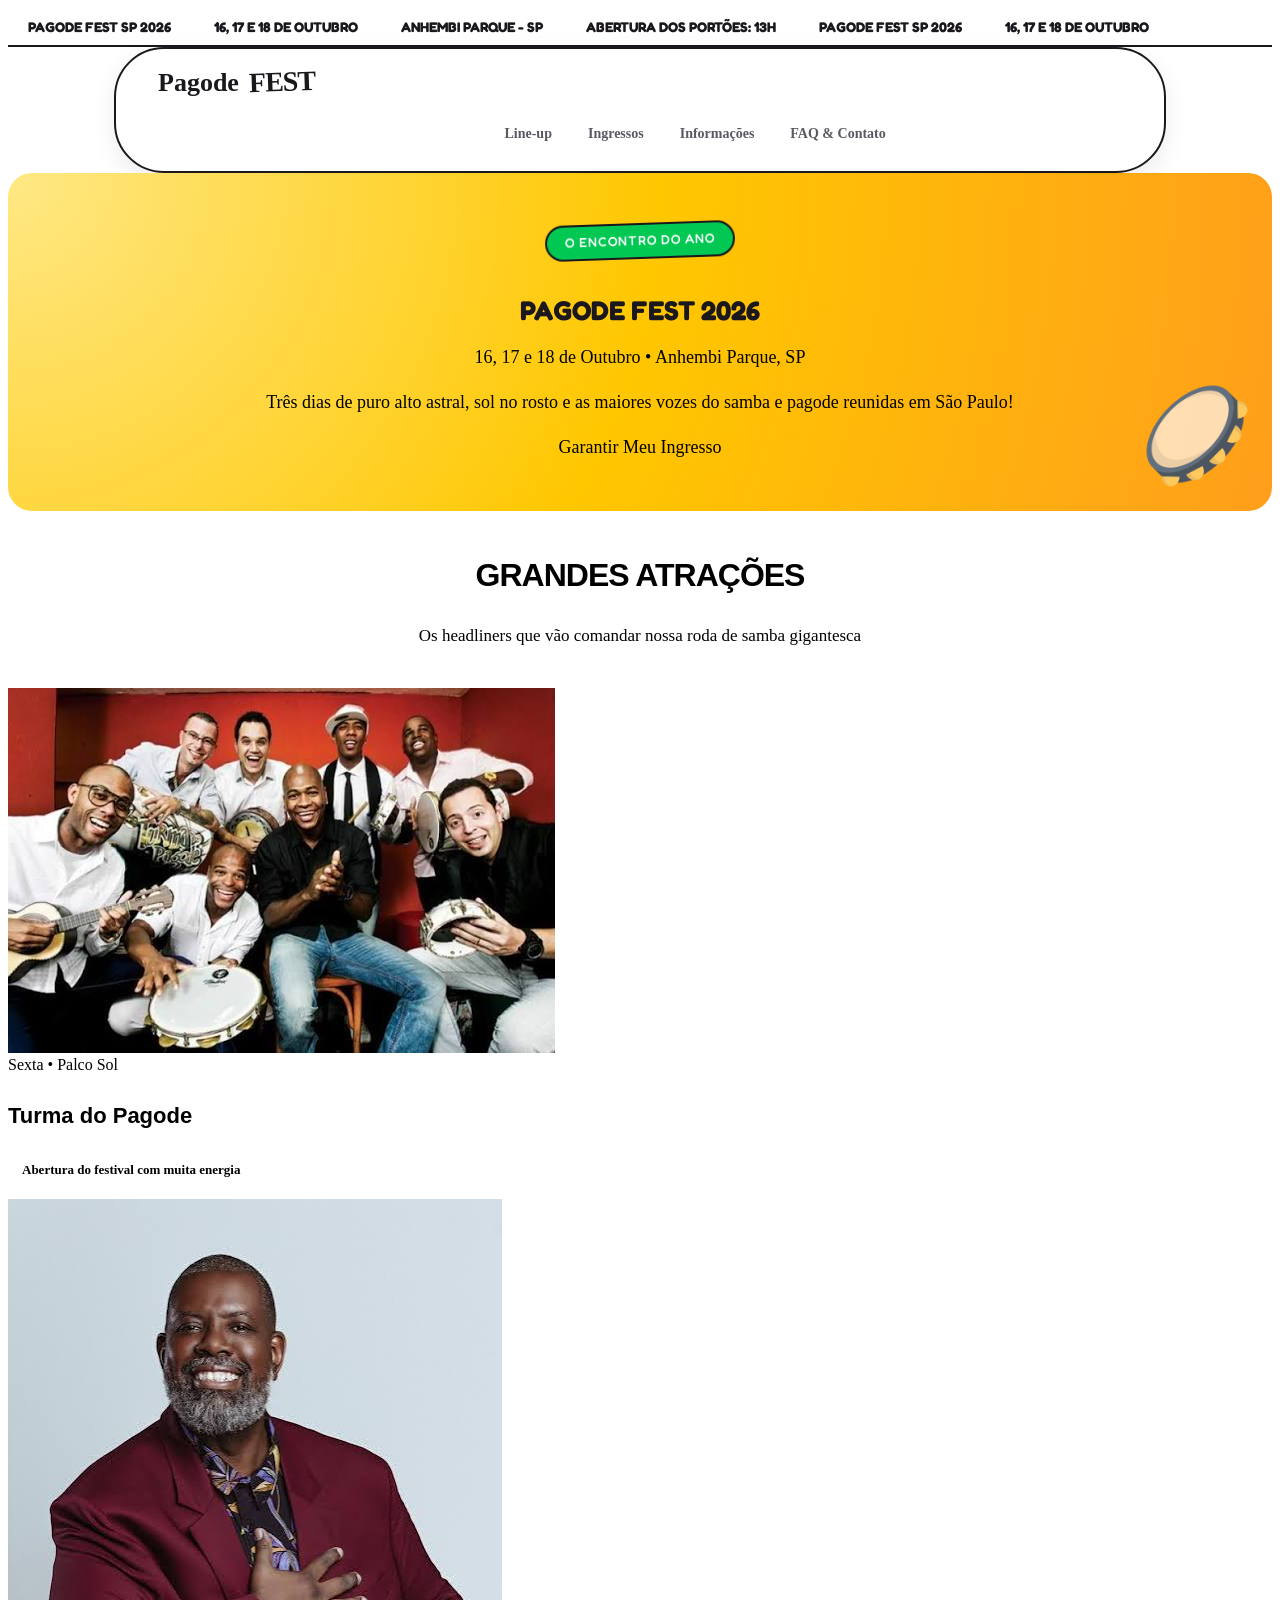
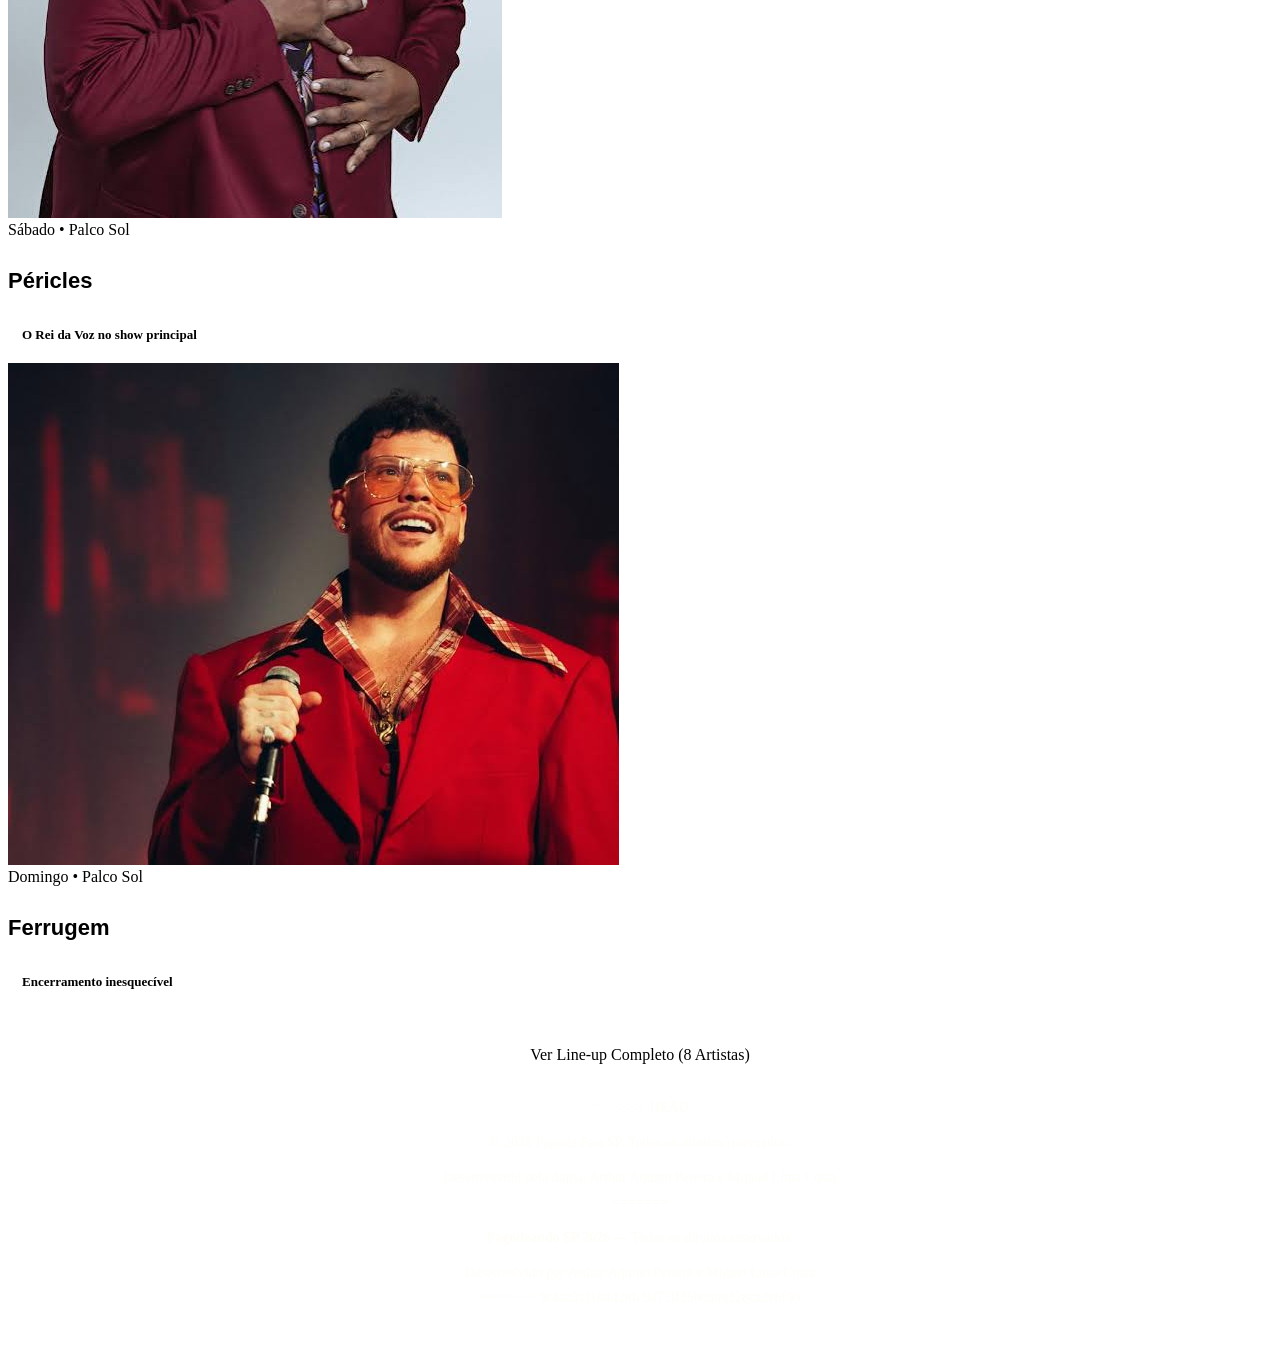
==== index.html @ 2dcc630e "1 commit" ====
<!DOCTYPE html>
<html lang="pt-BR">
<head>
    <meta charset="UTF-8">
    <meta name="viewport" content="width=device-width, initial-scale=1.0">
    <title>Pagode Fest SP 2026 - O Maior Festival de Pagode</title>
    <link rel="preconnect" href="https://fonts.googleapis.com">
    <link rel="preconnect" href="https://fonts.gstatic.com" crossorigin>
    <link href="https://fonts.googleapis.com/css2?family=Fredoka:wght@500;600;700&family=Plus+Jakarta+Sans:wght@500;600;700&display=swap" rel="stylesheet">
    <link rel="stylesheet" href="style.css">
</head>
<body>

    <div class="ticker-wrap">
        <div class="ticker">
            <span class="ticker-item">PAGODE FEST SP 2026</span>
            <span class="ticker-item">16, 17 E 18 DE OUTUBRO</span>
            <span class="ticker-item">ANHEMBI PARQUE - SP</span>
            <span class="ticker-item">ABERTURA DOS PORTÕES: 13H</span>
            <span class="ticker-item">PAGODE FEST SP 2026</span>
            <span class="ticker-item">16, 17 E 18 DE OUTUBRO</span>
        </div>
    </div>

    <header>
        <nav>
            <a href="index.html" class="logo">Pagode<span>Fest</span></a>
            <ul>
                <li><a href="index.html" class="ativa">Início</a></li>
                <li><a href="lineup.html">Line-up</a></li>
                <li><a href="ingressos.html">Ingressos</a></li>
                <li><a href="informacoes.html">Informações</a></li>
                <li><a href="faq.html">FAQ & Contato</a></li>
            </ul>
        </nav>
    </header>

    <main>
        <section class="hero">
            <span class="sticker-tag">O Encontro do Ano</span>
            <h1>PAGODE FEST 2026</h1>
            <p class="hero-info">16, 17 e 18 de Outubro • Anhembi Parque, SP</p>
            <p class="call-to-action">Três dias de puro alto astral, sol no rosto e as maiores vozes do samba e pagode reunidas em São Paulo!</p>
            <a href="ingressos.html" class="btn-primary">Garantir Meu Ingresso</a>
        </section>

        <section>
            <h2>Grandes Atrações</h2>
            <p class="subtitle">Os headliners que vão comandar nossa roda de samba gigantesca</p>

            <div class="cards-grid">
                <div class="card">
                    <img src="img/turma-do-pagode.jpg" alt="Turma do Pagode">
                    <div class="card-content">
                        <span class="badge-sticker">Sexta • Palco Sol</span>
                        <h3>Turma do Pagode</h3>
                        <p>Abertura do festival com muita energia</p>
                    </div>
                </div>

                <div class="card">
                    <img src="img/pericles.jpg" alt="Péricles">
                    <div class="card-content">
                        <span class="badge-sticker">Sábado • Palco Sol</span>
                        <h3>Péricles</h3>
                        <p>O Rei da Voz no show principal</p>
                    </div>
                </div>

                <div class="card">
                    <img src="img/ferrugem.jpg" alt="Ferrugem">
                    <div class="card-content">
                        <span class="badge-sticker">Domingo • Palco Sol</span>
                        <h3>Ferrugem</h3>
                        <p>Encerramento inesquecível</p>
                    </div>
                </div>
            </div>

            <div style="text-align: center; margin-top: 45px;">
                <a href="lineup.html" class="btn-secondary">Ver Line-up Completo (8 Artistas)</a>
            </div>
        </section>
    </main>

    <footer>
<<<<<<< HEAD
        <p>&copy; 2026 Pagode Fest SP. Todos os direitos reservados.</p>
        <p>Desenvolvido pela dupla: Arthur Aquino Pereira e Miguel Lima Costa</p>
=======
        <p><strong>Pagodeando SP 2026</strong> — Todos os direitos reservados.</p>
        <p>Desenvolvido por Arthur Aquino Pereira e Miguel Lima Costa</p>
>>>>>>> 9c4aa51f104d26fc9475ff35bc3b9228ca2e6f00
    </footer>

</body>
</html>
---- style.css ----
:root {
<<<<<<< HEAD
    --amarelo-solar: #FFC700;
    --laranja-sunset: #FF5E36;
    --laranja-hover: #E04822;
    --verde-tropical: #00C853;
    --fundo-creme: #FFFDF7;
    --card-fundo: #FFFFFF;
    --texto-grafite: #1A181C;
    --texto-suave: #5C5862;
    --borda-fina: rgba(26, 24, 28, 0.12);
    --sombra-bloco: 0 12px 30px rgba(255, 94, 54, 0.15);
    --sombra-hover: 0 18px 40px rgba(255, 94, 54, 0.28);
}

=======
    bg-main: #fbf8f3;
    bg-card: #ffffff;
    text-dark: #18171c;
    text-muted: #605d68;
    
    /* Cores Pagode & Verão */
    sun-yellow: #ffc700;
    samba-coral: #ff523b;
    samba-orange: #ff7a00;
    samba-green: #00c885;
    samba-red: #f43f5e;
    
    border-dark: #18171c;
    shadow-flat: 6px 6px 0px var(--border-dark);
}

/* Base Reset */
>>>>>>> 9c4aa51f104d26fc9475ff35bc3b9228ca2e6f00
* {
    margin: 0;
    padding: 0;
    box-sizing: border-box;
}

body {
<<<<<<< HEAD
    font-family: 'Plus Jakarta Sans', sans-serif;
    background-color: var(--fundo-creme);
    color: var(--texto-grafite);
    line-height: 1.6;
=======
    font-family: 'Inter', sans-serif;
    background-color: var(--bg-main);
    color: var(--text-dark);
    line-height: 1.5;
>>>>>>> 9c4aa51f104d26fc9475ff35bc3b9228ca2e6f00
    display: flex;
    flex-direction: column;
    min-height: 100vh;
    overflow-x: hidden;
}

a {
    text-decoration: none;
    color: inherit;
}

ul {
    list-style: none;
}

img {
    max-width: 100%;
    display: block;
<<<<<<< HEAD
    border-radius: 16px;
}

.ticker-wrap {
    width: 100%;
    background-color: var(--amarelo-solar);
    color: var(--texto-grafite);
    font-family: 'Fredoka', cursive;
    font-size: 14px;
    font-weight: 700;
    padding: 8px 0;
    overflow: hidden;
    white-space: nowrap;
    border-bottom: 2px solid var(--texto-grafite);
}

.ticker {
    display: inline-block;
    animation: marquee 25s linear infinite;
}

.ticker-item {
    display: inline-block;
    padding: 0 20px;
}

@keyframes marquee {
    0% { transform: translate3d(0, 0, 0); }
    100% { transform: translate3d(-50%, 0, 0); }
}

header {
=======
    border-radius: 12px;
}

/* Header Navbar */
header {
    background-color: #ffffff;
    border-bottom: 3px solid var(--border-dark);
>>>>>>> 9c4aa51f104d26fc9475ff35bc3b9228ca2e6f00
    position: sticky;
    top: 15px;
    z-index: 1000;
    padding: 0 20px;
}

nav {
    max-width: 1000px;
    margin: 0 auto;
<<<<<<< HEAD
    background: rgba(255, 253, 247, 0.92);
    backdrop-filter: blur(12px);
    border: 2px solid var(--texto-grafite);
    padding: 10px 24px;
    border-radius: 50px;
=======
    padding: 16px 20px;
>>>>>>> 9c4aa51f104d26fc9475ff35bc3b9228ca2e6f00
    display: flex;
    justify-content: space-between;
    align-items: center;
    box-shadow: 0 8px 24px rgba(0, 0, 0, 0.08);
}

.logo {
<<<<<<< HEAD
    font-family: 'Fredoka', cursive;
    font-size: 26px;
    font-weight: 700;
    color: var(--texto-grafite);
}

.logo span {
    color: var(--laranja-sunset);
    background-color: var(--amarelo-solar);
    padding: 2px 8px;
    border-radius: 12px;
    margin-left: 2px;
=======
    font-family: 'Poppins', sans-serif;
    font-size: 28px;
    font-weight: 900;
    color: var(--text-dark);
    text-transform: uppercase;
    letter-spacing: -1px;
}

.logo span {
    color: var(--samba-coral);
    background: var(--sun-yellow);
    padding: 2px 8px;
    border-radius: 6px;
    border: 2px solid var(--border-dark);
    display: inline-block;
    transform: rotate(-2deg);
>>>>>>> 9c4aa51f104d26fc9475ff35bc3b9228ca2e6f00
}

header ul {
    display: flex;
<<<<<<< HEAD
    gap: 8px;
    flex-wrap: wrap;
    justify-content: center;
}

header a {
    color: var(--texto-suave);
    font-size: 14px;
    font-weight: 700;
    padding: 8px 18px;
    border-radius: 30px;
    transition: all 0.25s ease;
}

header a:hover {
    color: var(--texto-grafite);
    background-color: var(--amarelo-solar);
}

header .ativa {
    color: #FFFFFF;
    background-color: var(--laranja-sunset);
    box-shadow: 0 4px 12px rgba(255, 94, 54, 0.3);
}

=======
    gap: 12px;
}

header a {
    color: var(--text-dark);
    font-size: 15px;
    font-weight: 700;
    padding: 8px 18px;
    border-radius: 50px;
    border: 2px solid transparent;
    transition: all 0.2s ease;
}

header a:hover {
    background-color: var(--sun-yellow);
    border-color: var(--border-dark);
}

header .ativa {
    color: #ffffff;
    background-color: var(--samba-coral);
    border: 2px solid var(--border-dark);
    box-shadow: 3px 3px 0px var(--border-dark);
}

/* Estrutura Principal */
>>>>>>> 9c4aa51f104d26fc9475ff35bc3b9228ca2e6f00
main {
    flex: 1;
    width: 90%;
    max-width: 1050px;
    margin: 40px auto;
}

h1, h2, h3 {
    font-family: 'Fredoka', cursive;
}

h1 {
<<<<<<< HEAD
    font-size: 52px;
    color: var(--texto-grafite);
    line-height: 1.1;
    margin-bottom: 15px;
}

h2 {
    font-size: 36px;
    text-align: center;
    color: var(--texto-grafite);
    margin-bottom: 8px;
=======
    font-family: 'Poppins', sans-serif;
    font-size: 46px;
    font-weight: 900;
    text-align: center;
    color: var(--text-dark);
    margin-bottom: 8px;
    letter-spacing: -1.5px;
    text-transform: uppercase;
}

h2 {
    font-family: 'Poppins', sans-serif;
    font-size: 32px;
    font-weight: 800;
    color: var(--text-dark);
    text-align: center;
    margin-bottom: 24px;
    letter-spacing: -1px;
>>>>>>> 9c4aa51f104d26fc9475ff35bc3b9228ca2e6f00
}

.subtitle {
    text-align: center;
<<<<<<< HEAD
    color: var(--texto-suave);
    font-size: 17px;
    margin-bottom: 40px;
}

.hero {
    background: radial-gradient(circle at top left, #FFE885 0%, #FFC700 50%, #FF9E1B 100%);
    padding: 65px 30px;
    border-radius: 32px;
    text-align: center;
    border: 3px solid var(--texto-grafite);
    box-shadow: 0 16px 0 var(--texto-grafite), var(--sombra-bloco);
=======
    color: var(--text-muted);
    font-size: 18px;
    font-weight: 500;
    margin-bottom: 40px;
}

/* Hero Section (Banner do Evento) */
.hero {
    background-color: var(--sun-yellow);
    padding: 50px 30px;
    border-radius: 24px;
    text-align: center;
    border: 3px solid var(--border-dark);
    box-shadow: var(--shadow-flat);
>>>>>>> 9c4aa51f104d26fc9475ff35bc3b9228ca2e6f00
    margin-bottom: 60px;
    position: relative;
    overflow: hidden;
}

<<<<<<< HEAD
.hero::before {
    content: '';
    position: absolute;
    top: 20px;
    left: 20px;
    width: 110px;
    height: 110px;
    background: url('img/cavaquinho.png') no-repeat center/contain;
    opacity: 0.95;
    animation: tocar-cavaquinho 0.6s ease-in-out infinite alternate;
}

.hero::after {
    content: '';
    position: absolute;
    bottom: 20px;
    right: 20px;
    width: 110px;
    height: 110px;
    background: url('img/pandeiro.png') no-repeat center/contain;
    opacity: 0.95;
    animation: tocar-pandeiro 0.5s ease-in-out infinite alternate;
}

@keyframes tocar-cavaquinho {
    0% { transform: rotate(-15deg) scale(1) translateY(0); }
    50% { transform: rotate(-25deg) scale(1.1) translateY(-4px); }
    100% { transform: rotate(-8deg) scale(0.98) translateY(2px); }
}

@keyframes tocar-pandeiro {
    0% { transform: rotate(15deg) scale(1) translateX(0); }
    33% { transform: rotate(28deg) scale(1.15) translateX(4px) translateY(-2px); }
    66% { transform: rotate(5deg) scale(0.95) translateX(-3px) translateY(3px); }
    100% { transform: rotate(20deg) scale(1.08) translateX(2px); }
}

.sticker-tag {
    background-color: var(--verde-tropical);
    color: #FFFFFF;
    font-family: 'Fredoka', cursive;
    font-size: 13px;
    letter-spacing: 1px;
    padding: 6px 18px;
    border-radius: 20px;
    text-transform: uppercase;
    display: inline-block;
    margin-bottom: 15px;
    border: 2px solid var(--texto-grafite);
    transform: rotate(-2deg);
=======
.hero .tagline {
    color: var(--text-dark);
    background-color: #ffffff;
    font-weight: 900;
    letter-spacing: 2px;
    font-size: 12px;
    display: inline-block;
    padding: 6px 16px;
    border: 2px solid var(--border-dark);
    border-radius: 50px;
    margin-bottom: 20px;
    text-transform: uppercase;
    box-shadow: 2px 2px 0px var(--border-dark);
}

.titulo-instrumentos {
    display: flex;
    align-items: center;
    justify-content: center;
    gap: 16px;
    flex-wrap: wrap;
    margin-bottom: 12px;
}

.titulo-instrumentos h1 {
    margin-bottom: 0;
    color: var(--samba-coral);
    font-size: 56px;
    text-shadow: 3px 3px 0px var(--border-dark);
    -webkit-text-stroke: 1.5px var(--border-dark);
}

.instrumentos-decoracao {
    display: flex;
    align-items: center;
    gap: 12px;
}

.img-cavaquinho, .img-pandeiro {
    height: auto;
    object-fit: contain;
    filter: drop-shadow(4px 4px 0px var(--border-dark));
    transition: transform 0.2s ease;
}

.img-cavaquinho { width: 100px; }
.img-pandeiro { width: 60px; }

.img-cavaquinho:hover, .img-pandeiro:hover {
    transform: scale(1.1) rotate(-5deg);
>>>>>>> 9c4aa51f104d26fc9475ff35bc3b9228ca2e6f00
}

.hero-info {
    font-size: 22px;
<<<<<<< HEAD
    font-weight: 700;
    color: var(--texto-grafite);
    margin: 15px 0;
}

.call-to-action {
    color: var(--texto-grafite);
    max-width: 620px;
    margin: 0 auto 30px;
    font-size: 17px;
    font-weight: 500;
}

.btn-primary {
    display: inline-block;
    background-color: var(--laranja-sunset);
    color: #FFFFFF;
    font-family: 'Fredoka', cursive;
    font-size: 18px;
    padding: 14px 36px;
    border-radius: 40px;
    border: 2px solid var(--texto-grafite);
    box-shadow: 0 6px 0 var(--texto-grafite);
    transition: all 0.2s ease;
=======
    font-weight: 800;
    color: var(--text-dark);
    margin: 20px 0 10px;
    text-transform: uppercase;
}

.call-to-action {
    color: var(--text-dark);
    font-weight: 600;
    max-width: 600px;
    margin: 0 auto 30px;
    font-size: 17px;
}

/* Botões Estilo Ticket */
.btn-primary {
    display: inline-block;
    background-color: var(--samba-coral);
    color: #ffffff;
    font-family: 'Poppins', sans-serif;
    font-weight: 800;
    font-size: 16px;
    text-transform: uppercase;
    padding: 16px 36px;
    border-radius: 50px;
    border: 3px solid var(--border-dark);
    box-shadow: 4px 4px 0px var(--border-dark);
    transition: all 0.15s ease;
>>>>>>> 9c4aa51f104d26fc9475ff35bc3b9228ca2e6f00
    cursor: pointer;
}

.btn-primary:hover {
<<<<<<< HEAD
    transform: translateY(-3px);
    box-shadow: 0 9px 0 var(--texto-grafite);
    background-color: var(--laranja-hover);
=======
    transform: translate(-2px, -2px);
    box-shadow: 6px 6px 0px var(--border-dark);
    background-color: var(--samba-orange);
>>>>>>> 9c4aa51f104d26fc9475ff35bc3b9228ca2e6f00
}

.btn-secondary {
    display: inline-block;
<<<<<<< HEAD
    background-color: #FFFFFF;
    color: var(--texto-grafite);
    font-family: 'Fredoka', cursive;
    font-size: 16px;
    padding: 12px 30px;
    border-radius: 40px;
    border: 2px solid var(--texto-grafite);
    box-shadow: 0 4px 0 var(--texto-grafite);
    transition: all 0.2s ease;
    cursor: pointer;
}

.btn-secondary:hover {
    background-color: var(--amarelo-solar);
    transform: translateY(-2px);
    box-shadow: 0 6px 0 var(--texto-grafite);
}

.cards-grid {
    display: grid;
    grid-template-columns: repeat(auto-fit, minmax(260px, 1fr));
    gap: 30px;
}

.card {
    background-color: var(--card-fundo);
    border-radius: 24px;
    overflow: hidden;
    border: 2px solid var(--texto-grafite);
    box-shadow: 0 8px 0 var(--texto-grafite);
    transition: all 0.3s ease;
    display: flex;
    flex-direction: column;
    position: relative;
=======
    background-color: #ffffff;
    color: var(--text-dark);
    font-family: 'Poppins', sans-serif;
    font-weight: 800;
    font-size: 15px;
    text-transform: uppercase;
    padding: 14px 30px;
    border-radius: 50px;
    border: 3px solid var(--border-dark);
    box-shadow: 4px 4px 0px var(--border-dark);
    transition: all 0.15s ease;
}

.btn-secondary:hover {
    transform: translate(-2px, -2px);
    box-shadow: 6px 6px 0px var(--border-dark);
    background-color: var(--sun-yellow);
}

/* Cards do Lineup / Artistas */
.cards-grid, .lineup-grid {
    display: grid;
    grid-template-columns: repeat(auto-fit, minmax(260px, 1fr));
    gap: 30px;
    margin-top: 30px;
}

.card {
    background-color: var(--bg-card);
    border-radius: 20px;
    overflow: hidden;
    border: 3px solid var(--border-dark);
    box-shadow: var(--shadow-flat);
    transition: transform 0.2s ease, box-shadow 0.2s ease;
    display: flex;
    flex-direction: column;
>>>>>>> 9c4aa51f104d26fc9475ff35bc3b9228ca2e6f00
}

.card:nth-child(even) { transform: rotate(1deg); }
.card:nth-child(odd) { transform: rotate(-1deg); }

.card:hover {
<<<<<<< HEAD
    transform: translateY(-8px) rotate(0deg) !important;
    box-shadow: 0 14px 0 var(--texto-grafite);
=======
    transform: translate(-3px, -3px);
    box-shadow: 9px 9px 0px var(--border-dark);
>>>>>>> 9c4aa51f104d26fc9475ff35bc3b9228ca2e6f00
}

.card img {
    width: 100%;
    height: 250px;
    object-fit: cover;
<<<<<<< HEAD
    object-position: center 15%;
=======
    border-bottom: 3px solid var(--border-dark);
>>>>>>> 9c4aa51f104d26fc9475ff35bc3b9228ca2e6f00
    border-radius: 0;
    border-bottom: 2px solid var(--texto-grafite);
}

.card-content {
    padding: 22px;
    text-align: center;
    display: flex;
    flex-direction: column;
    align-items: center;
    gap: 8px;
<<<<<<< HEAD
}

.badge-sticker {
    background-color: var(--amarelo-solar);
    color: var(--texto-grafite);
    font-family: 'Fredoka', cursive;
    font-size: 12px;
    padding: 4px 14px;
    border-radius: 12px;
    border: 1.5px solid var(--texto-grafite);
    transform: rotate(-3deg);
}

.card-content h3 {
    font-size: 24px;
    color: var(--texto-grafite);
}

.card-content p {
    color: var(--texto-suave);
    font-size: 14px;
    font-weight: 600;
}

=======
    background-color: #ffffff;
}

.badge {
    background-color: var(--sun-yellow);
    color: var(--text-dark);
    border: 2px solid var(--border-dark);
    font-size: 11px;
    font-weight: 800;
    letter-spacing: 1px;
    text-transform: uppercase;
    padding: 4px 12px;
    border-radius: 50px;
}

.card-content h3 {
    font-family: 'Poppins', sans-serif;
    font-size: 22px;
    font-weight: 800;
    color: var(--text-dark);
}

.card-content p {
    color: var(--text-muted);
    font-size: 13px;
    font-weight: 700;
    background-color: var(--bg-main);
    padding: 6px 14px;
    border-radius: 50px;
    border: 2px solid var(--border-dark);
}

.center-btn {
    text-align: center;
    margin-top: 40px;
}

/* Tabela de Ingressos (Pricing) */
>>>>>>> 9c4aa51f104d26fc9475ff35bc3b9228ca2e6f00
.pricing-grid {
    display: grid;
    grid-template-columns: repeat(auto-fit, minmax(280px, 1fr));
    gap: 30px;
}

.price-card {
<<<<<<< HEAD
    background-color: var(--card-fundo);
    padding: 40px 25px 30px;
    border-radius: 24px;
    border: 2px solid var(--texto-grafite);
    box-shadow: 0 8px 0 var(--texto-grafite);
    text-align: center;
    position: relative;
    transition: transform 0.3s ease;
    background-image: radial-gradient(circle at 0 50%, transparent 12px, #FFFFFF 13px),
                      radial-gradient(circle at 100% 50%, transparent 12px, #FFFFFF 13px);
}

.price-card.destaque {
    background-color: #FFFDF0;
    border: 3px solid var(--laranja-sunset);
    background-image: radial-gradient(circle at 0 50%, transparent 12px, #FFFDF0 13px),
                      radial-gradient(circle at 100% 50%, transparent 12px, #FFFDF0 13px);
=======
    background-color: #ffffff;
    padding: 40px 24px 30px;
    border-radius: 24px;
    border: 3px solid var(--border-dark);
    box-shadow: var(--shadow-flat);
    text-align: center;
    position: relative;
    transition: transform 0.2s ease;
}

.price-card:hover {
    transform: translateY(-4px);
}

.price-card.destaque {
    background-color: #fffdf0;
    border-color: var(--border-dark);
    box-shadow: 8px 8px 0px var(--samba-coral);
>>>>>>> 9c4aa51f104d26fc9475ff35bc3b9228ca2e6f00
}

.badge-pop {
    position: absolute;
<<<<<<< HEAD
    top: -16px;
    left: 50%;
    transform: translateX(-50%) rotate(2deg);
    background: var(--verde-tropical);
    color: #FFFFFF;
    font-family: 'Fredoka', cursive;
    font-size: 13px;
    padding: 6px 18px;
    border-radius: 20px;
    border: 2px solid var(--texto-grafite);
}

.price {
    font-family: 'Fredoka', cursive;
    font-size: 46px;
    color: var(--laranja-sunset);
    margin: 15px 0;
}

.price span {
    font-size: 15px;
    color: var(--texto-suave);
    font-family: 'Plus Jakarta Sans', sans-serif;
=======
    top: -15px;
    left: 50%;
    transform: translateX(-50%);
    background-color: var(--samba-coral);
    color: #ffffff;
    border: 2px solid var(--border-dark);
    font-size: 11px;
    font-weight: 900;
    letter-spacing: 1px;
    text-transform: uppercase;
    padding: 6px 16px;
    border-radius: 50px;
    box-shadow: 2px 2px 0px var(--border-dark);
}

.price-card h2 {
    font-size: 24px;
    margin-bottom: 10px;
}

.price {
    font-size: 44px;
    font-weight: 900;
    color: var(--samba-coral);
    margin-bottom: 20px;
}

.price span {
    font-size: 14px;
    color: var(--text-muted);
    font-weight: 600;
>>>>>>> 9c4aa51f104d26fc9475ff35bc3b9228ca2e6f00
}

.lista-beneficios {
    margin: 25px 0 30px;
    text-align: left;
    border-top: 2px dashed var(--borda-fina);
    padding-top: 20px;
}

.lista-beneficios li {
<<<<<<< HEAD
    padding: 8px 0;
    font-size: 14.5px;
}

.lista-beneficios li.incluso::before {
    content: "✓ ";
    color: var(--verde-tropical);
    font-weight: bold;
}

.lista-beneficios li.nao-incluso {
    color: #A0A5AA;
=======
    padding: 10px 0 10px 26px;
    border-bottom: 2px dashed rgba(24, 23, 28, 0.1);
    font-size: 14px;
    font-weight: 600;
    position: relative;
}

/* Indicadores Customizados em CSS Puro (Zero Emojis) */
.lista-beneficios li.incluso {
    color: var(--text-dark);
}

.lista-beneficios li.incluso::before {
    content: '';
    position: absolute;
    left: 2px;
    top: 50%;
    transform: translateY(-60%) rotate(45deg);
    width: 5px;
    height: 10px;
    border: solid var(--samba-green);
    border-width: 0 3px 3px 0;
}

.lista-beneficios li.nao-incluso {
    color: #a09da8;
>>>>>>> 9c4aa51f104d26fc9475ff35bc3b9228ca2e6f00
    text-decoration: line-through;
}

.lista-beneficios li.nao-incluso::before {
<<<<<<< HEAD
    content: "✕ ";
    color: #E63946;
}

.info-block {
    background-color: var(--card-fundo);
    padding: 32px;
    border-radius: 28px;
    border: 2px solid var(--texto-grafite);
    box-shadow: 0 8px 0 var(--texto-grafite);
    margin-bottom: 35px;
=======
    content: '';
    position: absolute;
    left: 2px;
    top: 50%;
    transform: translateY(-50%);
    width: 10px;
    height: 3px;
    background-color: var(--samba-red);
    border-radius: 2px;
}

/* Informações e Local */
.info-block {
    background-color: #ffffff;
    padding: 35px;
    border-radius: 24px;
    border: 3px solid var(--border-dark);
    box-shadow: var(--shadow-flat);
    margin-bottom: 40px;
}

.info-block h2 {
    text-align: left;
    color: var(--samba-coral);
}

.info-list li {
    margin-top: 10px;
    color: var(--text-dark);
    font-weight: 600;
    position: relative;
    padding-left: 20px;
}

.info-list li::before {
    content: '';
    position: absolute;
    left: 0;
    top: 10px;
    width: 8px;
    height: 8px;
    background-color: var(--sun-yellow);
    border: 1.5px solid var(--border-dark);
    border-radius: 50%;
}

.map-container {
    margin-top: 20px;
>>>>>>> 9c4aa51f104d26fc9475ff35bc3b9228ca2e6f00
}

.map-container img {
    width: 100%;
    max-height: 360px;
    object-fit: cover;
<<<<<<< HEAD
    border-radius: 20px;
    border: 2px solid var(--texto-grafite);
    margin-top: 18px;
=======
    border-radius: 16px;
    border: 3px solid var(--border-dark);
>>>>>>> 9c4aa51f104d26fc9475ff35bc3b9228ca2e6f00
}

/* Regras do Evento */
.rules-grid {
    display: grid;
    grid-template-columns: repeat(auto-fit, minmax(280px, 1fr));
    gap: 25px;
}

.rule-box {
    padding: 28px;
<<<<<<< HEAD
    border-radius: 24px;
    background-color: var(--card-fundo);
    border: 2px solid var(--texto-grafite);
    box-shadow: 0 6px 0 var(--texto-grafite);
}

.rule-box.allowed { border-left: 10px solid var(--verde-tropical); }
.rule-box.forbidden { border-left: 10px solid #E63946; }
=======
    border-radius: 20px;
    background-color: #ffffff;
    border: 3px solid var(--border-dark);
    box-shadow: var(--shadow-flat);
}

.rule-box.allowed {
    border-top: 8px solid var(--samba-green);
}

.rule-box.forbidden {
    border-top: 8px solid var(--samba-red);
}
>>>>>>> 9c4aa51f104d26fc9475ff35bc3b9228ca2e6f00

.rule-box h2 {
    text-align: left;
    font-size: 24px;
    margin-bottom: 15px;
}

.rule-box li {
    margin-bottom: 10px;
    font-size: 15px;
<<<<<<< HEAD
}

.faq-list {
    display: flex;
    flex-direction: column;
    gap: 18px;
=======
    font-weight: 600;
    color: var(--text-dark);
}

/* FAQ */
.faq-list {
    display: flex;
    flex-direction: column;
    gap: 16px;
>>>>>>> 9c4aa51f104d26fc9475ff35bc3b9228ca2e6f00
    margin-bottom: 50px;
}

.faq-item {
<<<<<<< HEAD
    background-color: var(--card-fundo);
    padding: 24px;
    border-radius: 20px;
    border: 2px solid var(--texto-grafite);
    box-shadow: 0 4px 0 var(--texto-grafite);
}

.faq-item h3 {
    color: var(--laranja-sunset);
    font-size: 20px;
    margin-bottom: 6px;
=======
    background-color: #ffffff;
    padding: 22px 26px;
    border-radius: 18px;
    border: 3px solid var(--border-dark);
    box-shadow: 4px 4px 0px var(--border-dark);
}

.faq-item h3 {
    font-family: 'Poppins', sans-serif;
    color: var(--samba-coral);
    font-size: 18px;
    margin-bottom: 6px;
}

.faq-item p {
    color: var(--text-muted);
    font-weight: 500;
>>>>>>> 9c4aa51f104d26fc9475ff35bc3b9228ca2e6f00
}

/* Seção de Contato */
.contact-section {
<<<<<<< HEAD
    background-color: var(--card-fundo);
    padding: 40px;
    border-radius: 28px;
    border: 2px solid var(--texto-grafite);
    box-shadow: 0 8px 0 var(--texto-grafite);
    max-width: 650px;
    margin: 0 auto;
}

.form-group { margin-bottom: 20px; }

.form-group label {
    display: block;
    margin-bottom: 6px;
    font-weight: 700;
    font-size: 14px;
=======
    background-color: #ffffff;
    padding: 35px;
    border-radius: 24px;
    border: 3px solid var(--border-dark);
    box-shadow: var(--shadow-flat);
    max-width: 700px;
    margin: 0 auto;
}

.contact-section h2 {
    color: var(--text-dark);
}

.form-group {
    margin-bottom: 20px;
}

.form-group label {
    display: block;
    margin-bottom: 8px;
    font-weight: 800;
    color: var(--text-dark);
    font-size: 14px;
    text-transform: uppercase;
>>>>>>> 9c4aa51f104d26fc9475ff35bc3b9228ca2e6f00
}

.form-group input, .form-group textarea {
    width: 100%;
    padding: 14px;
<<<<<<< HEAD
    border-radius: 14px;
    border: 2px solid var(--texto-grafite);
    background-color: var(--fundo-creme);
    font-family: inherit;
=======
    border-radius: 12px;
    border: 2px solid var(--border-dark);
    background-color: var(--bg-main);
    color: var(--text-dark);
    font-family: 'Inter', sans-serif;
    font-weight: 600;
>>>>>>> 9c4aa51f104d26fc9475ff35bc3b9228ca2e6f00
    font-size: 15px;
}

.form-group input:focus, .form-group textarea:focus {
    outline: none;
<<<<<<< HEAD
    background-color: #FFFFFF;
    box-shadow: 0 0 0 3px var(--amarelo-solar);
=======
    background-color: #ffffff;
    border-color: var(--samba-coral);
    box-shadow: 3px 3px 0px var(--border-dark);
>>>>>>> 9c4aa51f104d26fc9475ff35bc3b9228ca2e6f00
}

footer {
<<<<<<< HEAD
    background-color: var(--texto-grafite);
    color: var(--fundo-creme);
    padding: 30px 20px;
    text-align: center;
    font-size: 14px;
    margin-top: auto;
    border-top: 3px solid var(--amarelo-solar);
}

footer p { margin-bottom: 4px; }

@media (max-width: 768px) {
    header {
        position: relative;
        top: 0;
        padding: 10px;
    }

    nav {
        flex-direction: column;
        gap: 12px;
        border-radius: 24px;
        padding: 14px 16px;
    }

    header ul {
        gap: 6px;
        width: 100%;
    }

    header a {
        font-size: 13px;
        padding: 6px 12px;
    }

    main {
        width: 92%;
        margin: 20px auto;
    }

    h1 {
        font-size: 34px;
    }

    h2 {
        font-size: 28px;
    }

    .subtitle {
        font-size: 15px;
        margin-bottom: 25px;
    }

    .hero {
        padding: 45px 18px 35px;
        border-radius: 24px;
        box-shadow: 0 10px 0 var(--texto-grafite);
    }

    .hero::before {
        width: 65px;
        height: 65px;
        top: 10px;
        left: 10px;
    }

    .hero::after {
        width: 65px;
        height: 65px;
        bottom: 10px;
        right: 10px;
    }

    .hero-info {
        font-size: 18px;
    }

    .call-to-action {
        font-size: 15px;
    }

    .btn-primary, .btn-secondary {
        width: 100%;
        font-size: 16px;
        padding: 14px 20px;
    }

    .cards-grid, .pricing-grid, .rules-grid {
        grid-template-columns: 1fr;
        gap: 20px;
    }

    .card:nth-child(even), .card:nth-child(odd) {
        transform: rotate(0deg);
    }

    .info-block, .contact-section, .rule-box {
        padding: 20px;
        border-radius: 20px;
    }
}

@media (max-width: 480px) {
    .ticker-wrap {
        font-size: 12px;
    }

    .hero::before, .hero::after {
        width: 50px;
        height: 50px;
        opacity: 0.8;
    }

    .card img {
        height: 220px;
    }

    .price {
        font-size: 38px;
    }
}
=======
    background-color: #ffffff;
    border-top: 3px solid var(--border-dark);
    padding: 30px 20px;
    text-align: center;
    color: var(--text-muted);
    font-weight: 600;
    font-size: 14px;
    margin-top: 60px;
}

footer p {
    margin-bottom: 4px;
}
>>>>>>> 9c4aa51f104d26fc9475ff35bc3b9228ca2e6f00
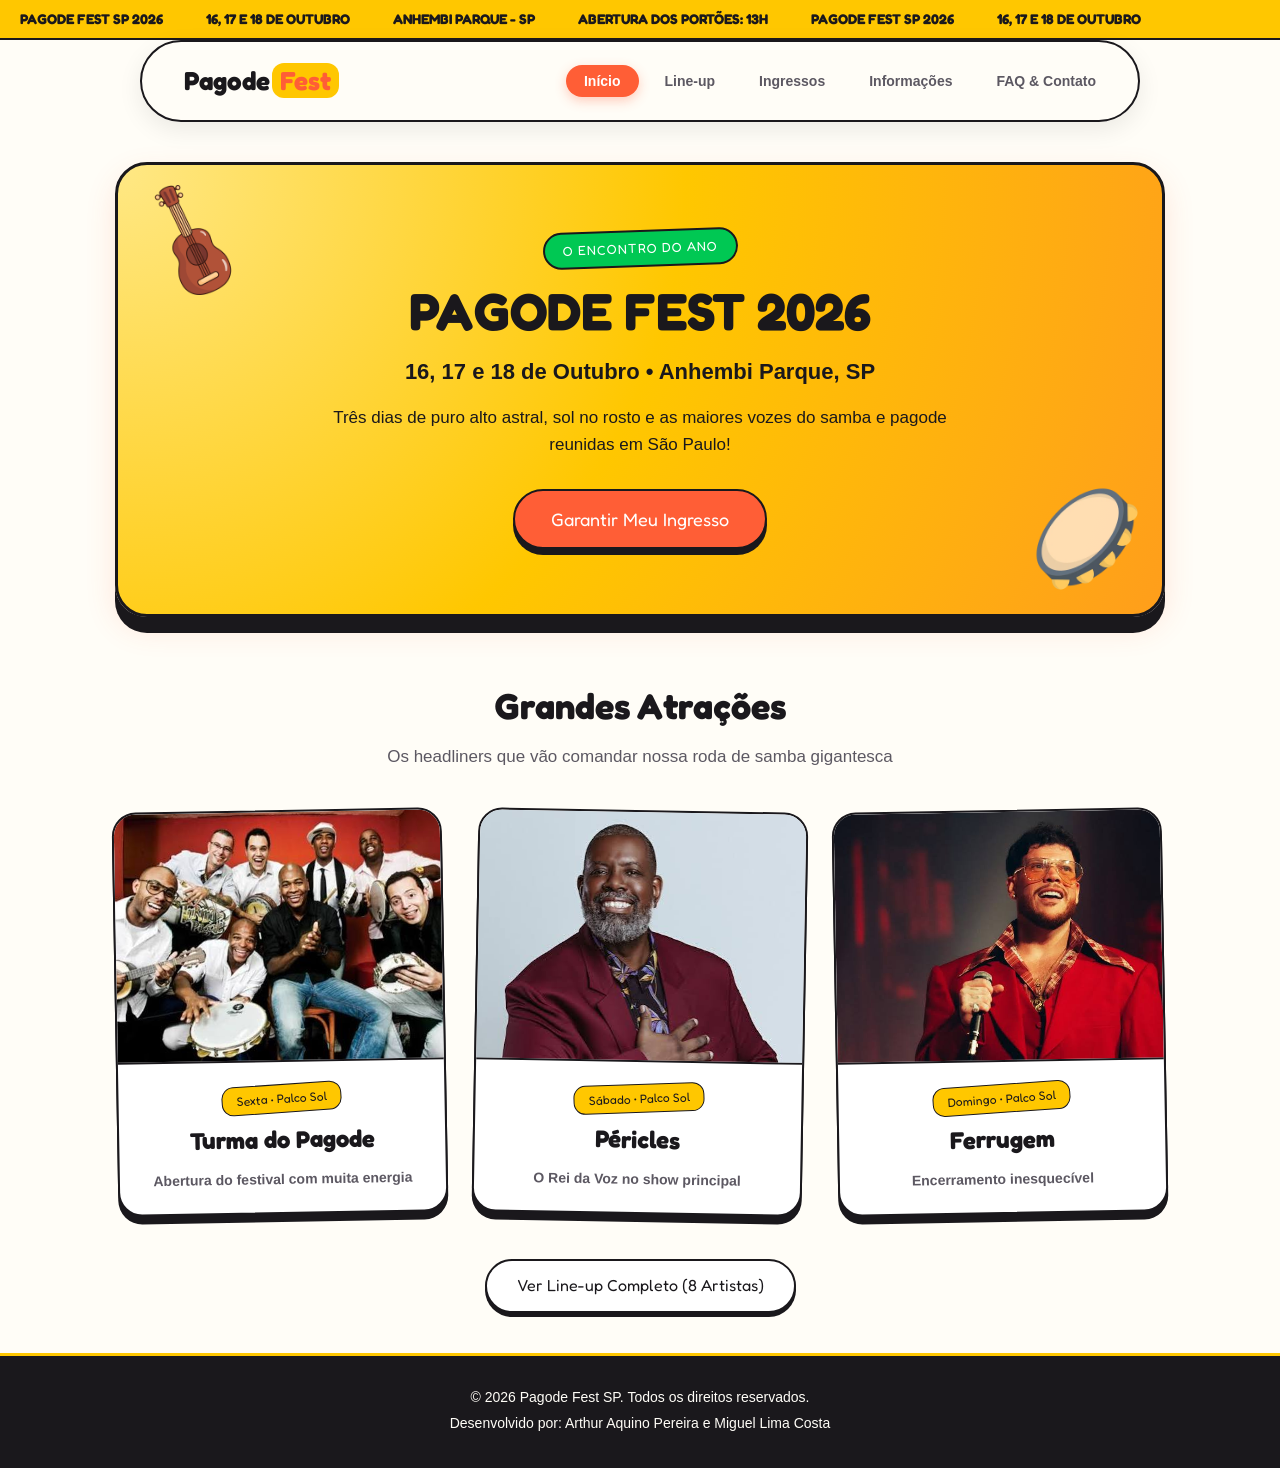
==== commit 648271df: "arrumei o site" ====
--- a/index.html
+++ b/index.html
@@ -84,14 +84,9 @@
     </main>
 
     <footer>
-<<<<<<< HEAD
         <p>&copy; 2026 Pagode Fest SP. Todos os direitos reservados.</p>
-        <p>Desenvolvido pela dupla: Arthur Aquino Pereira e Miguel Lima Costa</p>
-=======
-        <p><strong>Pagodeando SP 2026</strong> — Todos os direitos reservados.</p>
-        <p>Desenvolvido por Arthur Aquino Pereira e Miguel Lima Costa</p>
->>>>>>> 9c4aa51f104d26fc9475ff35bc3b9228ca2e6f00
+        <p>Desenvolvido por: Arthur Aquino Pereira e Miguel Lima Costa</p>
     </footer>
 
 </body>
-</html>
+</html>
--- a/style.css
+++ b/style.css
@@ -1,5 +1,4 @@
 :root {
-<<<<<<< HEAD
     --amarelo-solar: #FFC700;
     --laranja-sunset: #FF5E36;
     --laranja-hover: #E04822;
@@ -13,25 +12,6 @@
     --sombra-hover: 0 18px 40px rgba(255, 94, 54, 0.28);
 }
 
-=======
-    bg-main: #fbf8f3;
-    bg-card: #ffffff;
-    text-dark: #18171c;
-    text-muted: #605d68;
-    
-    /* Cores Pagode & Verão */
-    sun-yellow: #ffc700;
-    samba-coral: #ff523b;
-    samba-orange: #ff7a00;
-    samba-green: #00c885;
-    samba-red: #f43f5e;
-    
-    border-dark: #18171c;
-    shadow-flat: 6px 6px 0px var(--border-dark);
-}
-
-/* Base Reset */
->>>>>>> 9c4aa51f104d26fc9475ff35bc3b9228ca2e6f00
 * {
     margin: 0;
     padding: 0;
@@ -39,17 +19,10 @@
 }
 
 body {
-<<<<<<< HEAD
     font-family: 'Plus Jakarta Sans', sans-serif;
     background-color: var(--fundo-creme);
     color: var(--texto-grafite);
     line-height: 1.6;
-=======
-    font-family: 'Inter', sans-serif;
-    background-color: var(--bg-main);
-    color: var(--text-dark);
-    line-height: 1.5;
->>>>>>> 9c4aa51f104d26fc9475ff35bc3b9228ca2e6f00
     display: flex;
     flex-direction: column;
     min-height: 100vh;
@@ -68,7 +41,6 @@
 img {
     max-width: 100%;
     display: block;
-<<<<<<< HEAD
     border-radius: 16px;
 }
 
@@ -101,15 +73,6 @@
 }
 
 header {
-=======
-    border-radius: 12px;
-}
-
-/* Header Navbar */
-header {
-    background-color: #ffffff;
-    border-bottom: 3px solid var(--border-dark);
->>>>>>> 9c4aa51f104d26fc9475ff35bc3b9228ca2e6f00
     position: sticky;
     top: 15px;
     z-index: 1000;
@@ -119,15 +82,11 @@
 nav {
     max-width: 1000px;
     margin: 0 auto;
-<<<<<<< HEAD
     background: rgba(255, 253, 247, 0.92);
     backdrop-filter: blur(12px);
     border: 2px solid var(--texto-grafite);
     padding: 10px 24px;
     border-radius: 50px;
-=======
-    padding: 16px 20px;
->>>>>>> 9c4aa51f104d26fc9475ff35bc3b9228ca2e6f00
     display: flex;
     justify-content: space-between;
     align-items: center;
@@ -135,7 +94,6 @@
 }
 
 .logo {
-<<<<<<< HEAD
     font-family: 'Fredoka', cursive;
     font-size: 26px;
     font-weight: 700;
@@ -148,29 +106,10 @@
     padding: 2px 8px;
     border-radius: 12px;
     margin-left: 2px;
-=======
-    font-family: 'Poppins', sans-serif;
-    font-size: 28px;
-    font-weight: 900;
-    color: var(--text-dark);
-    text-transform: uppercase;
-    letter-spacing: -1px;
-}
-
-.logo span {
-    color: var(--samba-coral);
-    background: var(--sun-yellow);
-    padding: 2px 8px;
-    border-radius: 6px;
-    border: 2px solid var(--border-dark);
-    display: inline-block;
-    transform: rotate(-2deg);
->>>>>>> 9c4aa51f104d26fc9475ff35bc3b9228ca2e6f00
 }
 
 header ul {
     display: flex;
-<<<<<<< HEAD
     gap: 8px;
     flex-wrap: wrap;
     justify-content: center;
@@ -196,34 +135,6 @@
     box-shadow: 0 4px 12px rgba(255, 94, 54, 0.3);
 }
 
-=======
-    gap: 12px;
-}
-
-header a {
-    color: var(--text-dark);
-    font-size: 15px;
-    font-weight: 700;
-    padding: 8px 18px;
-    border-radius: 50px;
-    border: 2px solid transparent;
-    transition: all 0.2s ease;
-}
-
-header a:hover {
-    background-color: var(--sun-yellow);
-    border-color: var(--border-dark);
-}
-
-header .ativa {
-    color: #ffffff;
-    background-color: var(--samba-coral);
-    border: 2px solid var(--border-dark);
-    box-shadow: 3px 3px 0px var(--border-dark);
-}
-
-/* Estrutura Principal */
->>>>>>> 9c4aa51f104d26fc9475ff35bc3b9228ca2e6f00
 main {
     flex: 1;
     width: 90%;
@@ -236,7 +147,6 @@
 }
 
 h1 {
-<<<<<<< HEAD
     font-size: 52px;
     color: var(--texto-grafite);
     line-height: 1.1;
@@ -248,31 +158,10 @@
     text-align: center;
     color: var(--texto-grafite);
     margin-bottom: 8px;
-=======
-    font-family: 'Poppins', sans-serif;
-    font-size: 46px;
-    font-weight: 900;
-    text-align: center;
-    color: var(--text-dark);
-    margin-bottom: 8px;
-    letter-spacing: -1.5px;
-    text-transform: uppercase;
-}
-
-h2 {
-    font-family: 'Poppins', sans-serif;
-    font-size: 32px;
-    font-weight: 800;
-    color: var(--text-dark);
-    text-align: center;
-    margin-bottom: 24px;
-    letter-spacing: -1px;
->>>>>>> 9c4aa51f104d26fc9475ff35bc3b9228ca2e6f00
 }
 
 .subtitle {
     text-align: center;
-<<<<<<< HEAD
     color: var(--texto-suave);
     font-size: 17px;
     margin-bottom: 40px;
@@ -285,28 +174,11 @@
     text-align: center;
     border: 3px solid var(--texto-grafite);
     box-shadow: 0 16px 0 var(--texto-grafite), var(--sombra-bloco);
-=======
-    color: var(--text-muted);
-    font-size: 18px;
-    font-weight: 500;
-    margin-bottom: 40px;
-}
-
-/* Hero Section (Banner do Evento) */
-.hero {
-    background-color: var(--sun-yellow);
-    padding: 50px 30px;
-    border-radius: 24px;
-    text-align: center;
-    border: 3px solid var(--border-dark);
-    box-shadow: var(--shadow-flat);
->>>>>>> 9c4aa51f104d26fc9475ff35bc3b9228ca2e6f00
     margin-bottom: 60px;
     position: relative;
     overflow: hidden;
 }
 
-<<<<<<< HEAD
 .hero::before {
     content: '';
     position: absolute;
@@ -357,63 +229,10 @@
     margin-bottom: 15px;
     border: 2px solid var(--texto-grafite);
     transform: rotate(-2deg);
-=======
-.hero .tagline {
-    color: var(--text-dark);
-    background-color: #ffffff;
-    font-weight: 900;
-    letter-spacing: 2px;
-    font-size: 12px;
-    display: inline-block;
-    padding: 6px 16px;
-    border: 2px solid var(--border-dark);
-    border-radius: 50px;
-    margin-bottom: 20px;
-    text-transform: uppercase;
-    box-shadow: 2px 2px 0px var(--border-dark);
-}
-
-.titulo-instrumentos {
-    display: flex;
-    align-items: center;
-    justify-content: center;
-    gap: 16px;
-    flex-wrap: wrap;
-    margin-bottom: 12px;
-}
-
-.titulo-instrumentos h1 {
-    margin-bottom: 0;
-    color: var(--samba-coral);
-    font-size: 56px;
-    text-shadow: 3px 3px 0px var(--border-dark);
-    -webkit-text-stroke: 1.5px var(--border-dark);
-}
-
-.instrumentos-decoracao {
-    display: flex;
-    align-items: center;
-    gap: 12px;
-}
-
-.img-cavaquinho, .img-pandeiro {
-    height: auto;
-    object-fit: contain;
-    filter: drop-shadow(4px 4px 0px var(--border-dark));
-    transition: transform 0.2s ease;
-}
-
-.img-cavaquinho { width: 100px; }
-.img-pandeiro { width: 60px; }
-
-.img-cavaquinho:hover, .img-pandeiro:hover {
-    transform: scale(1.1) rotate(-5deg);
->>>>>>> 9c4aa51f104d26fc9475ff35bc3b9228ca2e6f00
 }
 
 .hero-info {
     font-size: 22px;
-<<<<<<< HEAD
     font-weight: 700;
     color: var(--texto-grafite);
     margin: 15px 0;
@@ -438,54 +257,17 @@
     border: 2px solid var(--texto-grafite);
     box-shadow: 0 6px 0 var(--texto-grafite);
     transition: all 0.2s ease;
-=======
-    font-weight: 800;
-    color: var(--text-dark);
-    margin: 20px 0 10px;
-    text-transform: uppercase;
-}
-
-.call-to-action {
-    color: var(--text-dark);
-    font-weight: 600;
-    max-width: 600px;
-    margin: 0 auto 30px;
-    font-size: 17px;
-}
-
-/* Botões Estilo Ticket */
-.btn-primary {
-    display: inline-block;
-    background-color: var(--samba-coral);
-    color: #ffffff;
-    font-family: 'Poppins', sans-serif;
-    font-weight: 800;
-    font-size: 16px;
-    text-transform: uppercase;
-    padding: 16px 36px;
-    border-radius: 50px;
-    border: 3px solid var(--border-dark);
-    box-shadow: 4px 4px 0px var(--border-dark);
-    transition: all 0.15s ease;
->>>>>>> 9c4aa51f104d26fc9475ff35bc3b9228ca2e6f00
     cursor: pointer;
 }
 
 .btn-primary:hover {
-<<<<<<< HEAD
     transform: translateY(-3px);
     box-shadow: 0 9px 0 var(--texto-grafite);
     background-color: var(--laranja-hover);
-=======
-    transform: translate(-2px, -2px);
-    box-shadow: 6px 6px 0px var(--border-dark);
-    background-color: var(--samba-orange);
->>>>>>> 9c4aa51f104d26fc9475ff35bc3b9228ca2e6f00
 }
 
 .btn-secondary {
     display: inline-block;
-<<<<<<< HEAD
     background-color: #FFFFFF;
     color: var(--texto-grafite);
     font-family: 'Fredoka', cursive;
@@ -520,68 +302,21 @@
     display: flex;
     flex-direction: column;
     position: relative;
-=======
-    background-color: #ffffff;
-    color: var(--text-dark);
-    font-family: 'Poppins', sans-serif;
-    font-weight: 800;
-    font-size: 15px;
-    text-transform: uppercase;
-    padding: 14px 30px;
-    border-radius: 50px;
-    border: 3px solid var(--border-dark);
-    box-shadow: 4px 4px 0px var(--border-dark);
-    transition: all 0.15s ease;
-}
-
-.btn-secondary:hover {
-    transform: translate(-2px, -2px);
-    box-shadow: 6px 6px 0px var(--border-dark);
-    background-color: var(--sun-yellow);
-}
-
-/* Cards do Lineup / Artistas */
-.cards-grid, .lineup-grid {
-    display: grid;
-    grid-template-columns: repeat(auto-fit, minmax(260px, 1fr));
-    gap: 30px;
-    margin-top: 30px;
-}
-
-.card {
-    background-color: var(--bg-card);
-    border-radius: 20px;
-    overflow: hidden;
-    border: 3px solid var(--border-dark);
-    box-shadow: var(--shadow-flat);
-    transition: transform 0.2s ease, box-shadow 0.2s ease;
-    display: flex;
-    flex-direction: column;
->>>>>>> 9c4aa51f104d26fc9475ff35bc3b9228ca2e6f00
 }
 
 .card:nth-child(even) { transform: rotate(1deg); }
 .card:nth-child(odd) { transform: rotate(-1deg); }
 
 .card:hover {
-<<<<<<< HEAD
     transform: translateY(-8px) rotate(0deg) !important;
     box-shadow: 0 14px 0 var(--texto-grafite);
-=======
-    transform: translate(-3px, -3px);
-    box-shadow: 9px 9px 0px var(--border-dark);
->>>>>>> 9c4aa51f104d26fc9475ff35bc3b9228ca2e6f00
 }
 
 .card img {
     width: 100%;
     height: 250px;
     object-fit: cover;
-<<<<<<< HEAD
     object-position: center 15%;
-=======
-    border-bottom: 3px solid var(--border-dark);
->>>>>>> 9c4aa51f104d26fc9475ff35bc3b9228ca2e6f00
     border-radius: 0;
     border-bottom: 2px solid var(--texto-grafite);
 }
@@ -593,7 +328,6 @@
     flex-direction: column;
     align-items: center;
     gap: 8px;
-<<<<<<< HEAD
 }
 
 .badge-sticker {
@@ -618,46 +352,6 @@
     font-weight: 600;
 }
 
-=======
-    background-color: #ffffff;
-}
-
-.badge {
-    background-color: var(--sun-yellow);
-    color: var(--text-dark);
-    border: 2px solid var(--border-dark);
-    font-size: 11px;
-    font-weight: 800;
-    letter-spacing: 1px;
-    text-transform: uppercase;
-    padding: 4px 12px;
-    border-radius: 50px;
-}
-
-.card-content h3 {
-    font-family: 'Poppins', sans-serif;
-    font-size: 22px;
-    font-weight: 800;
-    color: var(--text-dark);
-}
-
-.card-content p {
-    color: var(--text-muted);
-    font-size: 13px;
-    font-weight: 700;
-    background-color: var(--bg-main);
-    padding: 6px 14px;
-    border-radius: 50px;
-    border: 2px solid var(--border-dark);
-}
-
-.center-btn {
-    text-align: center;
-    margin-top: 40px;
-}
-
-/* Tabela de Ingressos (Pricing) */
->>>>>>> 9c4aa51f104d26fc9475ff35bc3b9228ca2e6f00
 .pricing-grid {
     display: grid;
     grid-template-columns: repeat(auto-fit, minmax(280px, 1fr));
@@ -665,7 +359,6 @@
 }
 
 .price-card {
-<<<<<<< HEAD
     background-color: var(--card-fundo);
     padding: 40px 25px 30px;
     border-radius: 24px;
@@ -683,31 +376,10 @@
     border: 3px solid var(--laranja-sunset);
     background-image: radial-gradient(circle at 0 50%, transparent 12px, #FFFDF0 13px),
                       radial-gradient(circle at 100% 50%, transparent 12px, #FFFDF0 13px);
-=======
-    background-color: #ffffff;
-    padding: 40px 24px 30px;
-    border-radius: 24px;
-    border: 3px solid var(--border-dark);
-    box-shadow: var(--shadow-flat);
-    text-align: center;
-    position: relative;
-    transition: transform 0.2s ease;
-}
-
-.price-card:hover {
-    transform: translateY(-4px);
-}
-
-.price-card.destaque {
-    background-color: #fffdf0;
-    border-color: var(--border-dark);
-    box-shadow: 8px 8px 0px var(--samba-coral);
->>>>>>> 9c4aa51f104d26fc9475ff35bc3b9228ca2e6f00
 }
 
 .badge-pop {
     position: absolute;
-<<<<<<< HEAD
     top: -16px;
     left: 50%;
     transform: translateX(-50%) rotate(2deg);
@@ -731,39 +403,6 @@
     font-size: 15px;
     color: var(--texto-suave);
     font-family: 'Plus Jakarta Sans', sans-serif;
-=======
-    top: -15px;
-    left: 50%;
-    transform: translateX(-50%);
-    background-color: var(--samba-coral);
-    color: #ffffff;
-    border: 2px solid var(--border-dark);
-    font-size: 11px;
-    font-weight: 900;
-    letter-spacing: 1px;
-    text-transform: uppercase;
-    padding: 6px 16px;
-    border-radius: 50px;
-    box-shadow: 2px 2px 0px var(--border-dark);
-}
-
-.price-card h2 {
-    font-size: 24px;
-    margin-bottom: 10px;
-}
-
-.price {
-    font-size: 44px;
-    font-weight: 900;
-    color: var(--samba-coral);
-    margin-bottom: 20px;
-}
-
-.price span {
-    font-size: 14px;
-    color: var(--text-muted);
-    font-weight: 600;
->>>>>>> 9c4aa51f104d26fc9475ff35bc3b9228ca2e6f00
 }
 
 .lista-beneficios {
@@ -774,7 +413,6 @@
 }
 
 .lista-beneficios li {
-<<<<<<< HEAD
     padding: 8px 0;
     font-size: 14.5px;
 }
@@ -787,39 +425,10 @@
 
 .lista-beneficios li.nao-incluso {
     color: #A0A5AA;
-=======
-    padding: 10px 0 10px 26px;
-    border-bottom: 2px dashed rgba(24, 23, 28, 0.1);
-    font-size: 14px;
-    font-weight: 600;
-    position: relative;
-}
-
-/* Indicadores Customizados em CSS Puro (Zero Emojis) */
-.lista-beneficios li.incluso {
-    color: var(--text-dark);
-}
-
-.lista-beneficios li.incluso::before {
-    content: '';
-    position: absolute;
-    left: 2px;
-    top: 50%;
-    transform: translateY(-60%) rotate(45deg);
-    width: 5px;
-    height: 10px;
-    border: solid var(--samba-green);
-    border-width: 0 3px 3px 0;
-}
-
-.lista-beneficios li.nao-incluso {
-    color: #a09da8;
->>>>>>> 9c4aa51f104d26fc9475ff35bc3b9228ca2e6f00
     text-decoration: line-through;
 }
 
 .lista-beneficios li.nao-incluso::before {
-<<<<<<< HEAD
     content: "✕ ";
     color: #E63946;
 }
@@ -831,73 +440,17 @@
     border: 2px solid var(--texto-grafite);
     box-shadow: 0 8px 0 var(--texto-grafite);
     margin-bottom: 35px;
-=======
-    content: '';
-    position: absolute;
-    left: 2px;
-    top: 50%;
-    transform: translateY(-50%);
-    width: 10px;
-    height: 3px;
-    background-color: var(--samba-red);
-    border-radius: 2px;
-}
-
-/* Informações e Local */
-.info-block {
-    background-color: #ffffff;
-    padding: 35px;
-    border-radius: 24px;
-    border: 3px solid var(--border-dark);
-    box-shadow: var(--shadow-flat);
-    margin-bottom: 40px;
-}
-
-.info-block h2 {
-    text-align: left;
-    color: var(--samba-coral);
-}
-
-.info-list li {
-    margin-top: 10px;
-    color: var(--text-dark);
-    font-weight: 600;
-    position: relative;
-    padding-left: 20px;
-}
-
-.info-list li::before {
-    content: '';
-    position: absolute;
-    left: 0;
-    top: 10px;
-    width: 8px;
-    height: 8px;
-    background-color: var(--sun-yellow);
-    border: 1.5px solid var(--border-dark);
-    border-radius: 50%;
-}
-
-.map-container {
-    margin-top: 20px;
->>>>>>> 9c4aa51f104d26fc9475ff35bc3b9228ca2e6f00
 }
 
 .map-container img {
     width: 100%;
     max-height: 360px;
     object-fit: cover;
-<<<<<<< HEAD
     border-radius: 20px;
     border: 2px solid var(--texto-grafite);
     margin-top: 18px;
-=======
-    border-radius: 16px;
-    border: 3px solid var(--border-dark);
->>>>>>> 9c4aa51f104d26fc9475ff35bc3b9228ca2e6f00
-}
-
-/* Regras do Evento */
+}
+
 .rules-grid {
     display: grid;
     grid-template-columns: repeat(auto-fit, minmax(280px, 1fr));
@@ -906,7 +459,6 @@
 
 .rule-box {
     padding: 28px;
-<<<<<<< HEAD
     border-radius: 24px;
     background-color: var(--card-fundo);
     border: 2px solid var(--texto-grafite);
@@ -915,21 +467,6 @@
 
 .rule-box.allowed { border-left: 10px solid var(--verde-tropical); }
 .rule-box.forbidden { border-left: 10px solid #E63946; }
-=======
-    border-radius: 20px;
-    background-color: #ffffff;
-    border: 3px solid var(--border-dark);
-    box-shadow: var(--shadow-flat);
-}
-
-.rule-box.allowed {
-    border-top: 8px solid var(--samba-green);
-}
-
-.rule-box.forbidden {
-    border-top: 8px solid var(--samba-red);
-}
->>>>>>> 9c4aa51f104d26fc9475ff35bc3b9228ca2e6f00
 
 .rule-box h2 {
     text-align: left;
@@ -940,29 +477,16 @@
 .rule-box li {
     margin-bottom: 10px;
     font-size: 15px;
-<<<<<<< HEAD
 }
 
 .faq-list {
     display: flex;
     flex-direction: column;
     gap: 18px;
-=======
-    font-weight: 600;
-    color: var(--text-dark);
-}
-
-/* FAQ */
-.faq-list {
-    display: flex;
-    flex-direction: column;
-    gap: 16px;
->>>>>>> 9c4aa51f104d26fc9475ff35bc3b9228ca2e6f00
     margin-bottom: 50px;
 }
 
 .faq-item {
-<<<<<<< HEAD
     background-color: var(--card-fundo);
     padding: 24px;
     border-radius: 20px;
@@ -974,30 +498,9 @@
     color: var(--laranja-sunset);
     font-size: 20px;
     margin-bottom: 6px;
-=======
-    background-color: #ffffff;
-    padding: 22px 26px;
-    border-radius: 18px;
-    border: 3px solid var(--border-dark);
-    box-shadow: 4px 4px 0px var(--border-dark);
-}
-
-.faq-item h3 {
-    font-family: 'Poppins', sans-serif;
-    color: var(--samba-coral);
-    font-size: 18px;
-    margin-bottom: 6px;
-}
-
-.faq-item p {
-    color: var(--text-muted);
-    font-weight: 500;
->>>>>>> 9c4aa51f104d26fc9475ff35bc3b9228ca2e6f00
-}
-
-/* Seção de Contato */
+}
+
 .contact-section {
-<<<<<<< HEAD
     background-color: var(--card-fundo);
     padding: 40px;
     border-radius: 28px;
@@ -1014,67 +517,25 @@
     margin-bottom: 6px;
     font-weight: 700;
     font-size: 14px;
-=======
-    background-color: #ffffff;
-    padding: 35px;
-    border-radius: 24px;
-    border: 3px solid var(--border-dark);
-    box-shadow: var(--shadow-flat);
-    max-width: 700px;
-    margin: 0 auto;
-}
-
-.contact-section h2 {
-    color: var(--text-dark);
-}
-
-.form-group {
-    margin-bottom: 20px;
-}
-
-.form-group label {
-    display: block;
-    margin-bottom: 8px;
-    font-weight: 800;
-    color: var(--text-dark);
-    font-size: 14px;
-    text-transform: uppercase;
->>>>>>> 9c4aa51f104d26fc9475ff35bc3b9228ca2e6f00
 }
 
 .form-group input, .form-group textarea {
     width: 100%;
     padding: 14px;
-<<<<<<< HEAD
     border-radius: 14px;
     border: 2px solid var(--texto-grafite);
     background-color: var(--fundo-creme);
     font-family: inherit;
-=======
-    border-radius: 12px;
-    border: 2px solid var(--border-dark);
-    background-color: var(--bg-main);
-    color: var(--text-dark);
-    font-family: 'Inter', sans-serif;
-    font-weight: 600;
->>>>>>> 9c4aa51f104d26fc9475ff35bc3b9228ca2e6f00
     font-size: 15px;
 }
 
 .form-group input:focus, .form-group textarea:focus {
     outline: none;
-<<<<<<< HEAD
     background-color: #FFFFFF;
     box-shadow: 0 0 0 3px var(--amarelo-solar);
-=======
-    background-color: #ffffff;
-    border-color: var(--samba-coral);
-    box-shadow: 3px 3px 0px var(--border-dark);
->>>>>>> 9c4aa51f104d26fc9475ff35bc3b9228ca2e6f00
 }
 
 footer {
-<<<<<<< HEAD
     background-color: var(--texto-grafite);
     color: var(--fundo-creme);
     padding: 30px 20px;
@@ -1195,19 +656,4 @@
     .price {
         font-size: 38px;
     }
-}
-=======
-    background-color: #ffffff;
-    border-top: 3px solid var(--border-dark);
-    padding: 30px 20px;
-    text-align: center;
-    color: var(--text-muted);
-    font-weight: 600;
-    font-size: 14px;
-    margin-top: 60px;
-}
-
-footer p {
-    margin-bottom: 4px;
-}
->>>>>>> 9c4aa51f104d26fc9475ff35bc3b9228ca2e6f00
+}
